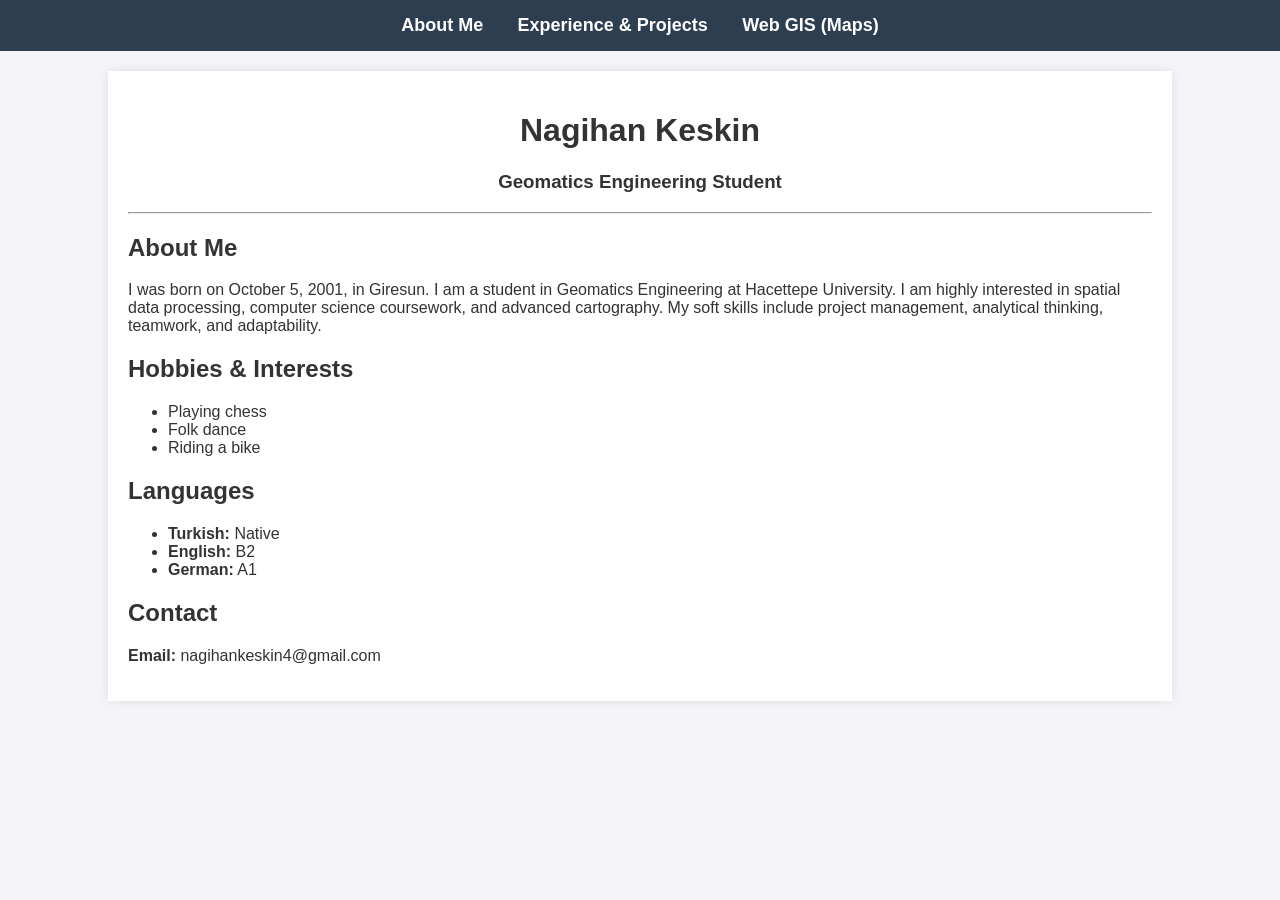
==== index.html @ faf39d0b "Created HTML structure, CSS animations, and image tables" ====
<!DOCTYPE html>
<html lang="en">
<head>
    <meta charset="UTF-8">
    <meta name="viewport" content="width=device-width, initial-scale=1.0">
    <title>Nagihan Keskin - Personal Web Page</title>
    <link rel="stylesheet" href="style.css">
</head>
<body>

    <nav>
        <a href="index.html">About Me</a>
        <a href="projects.html">Experience & Projects</a>
        <a href="maps.html">Web GIS (Maps)</a>
    </nav>

    <div class="container">
        <div class="profile-header">
            <!-- Görseli images klasörüne koyduğunda src kısmını güncelle -->
            <h1>Nagihan Keskin</h1>
            <h3>Geomatics Engineering Student</h3>
        </div>

        <hr>

        <h2>About Me</h2>
        <p>I was born on October 5, 2001, in Giresun. I am a student in Geomatics Engineering at Hacettepe University. I am highly interested in spatial data processing, computer science coursework, and advanced cartography. My soft skills include project management, analytical thinking, teamwork, and adaptability.</p>

        <h2>Hobbies & Interests</h2>
        <ul>
            <li>Playing chess</li>
            <li>Folk dance</li>
            <li>Riding a bike</li>
        </ul>

        <h2>Languages</h2>
        <ul>
            <li><strong>Turkish:</strong> Native</li>
            <li><strong>English:</strong> B2</li>
            <li><strong>German:</strong> A1</li>
        </ul>

        <h2>Contact</h2>
        <p><strong>Email:</strong> nagihankeskin4@gmail.com</p>
    </div>

</body>
</html>
---- style.css ----
/* General Styles */
body {
    font-family: Arial, sans-serif;
    margin: 0;
    padding: 0;
    background-color: #f4f4f9;
    color: #333;
}

/* Navigation */
nav {
    background-color: #2c3e50;
    padding: 15px;
    text-align: center;
}
nav a {
    color: white;
    text-decoration: none;
    margin: 0 15px;
    font-size: 18px;
    font-weight: bold;
    display: inline-block;
    transition: transform 0.3s ease, color 0.3s ease; /* ZORUNLU CSS ANİMASYONU KISMI */
}
/* Navigation Animation (Mouse hover effect) */
nav a:hover {
    transform: scale(1.2);
    color: #f39c12;
}

/* Content Container */
.container {
    width: 80%;
    margin: 20px auto;
    background: white;
    padding: 20px;
    box-shadow: 0px 0px 10px rgba(0,0,0,0.1);
}

/* Profile Section */
.profile-header {
    text-align: center;
}

/* Image Table (Assignment Requirement) */
table {
    width: 100%;
    border-collapse: collapse;
    margin-top: 20px;
}
table, th, td {
    border: 1px solid #ddd;
}
th, td {
    padding: 12px;
    text-align: left;
    vertical-align: middle;
}
th {
    background-color: #2c3e50;
    color: white;
}
.tech-icon {
    width: 40px;
    height: 40px;
}
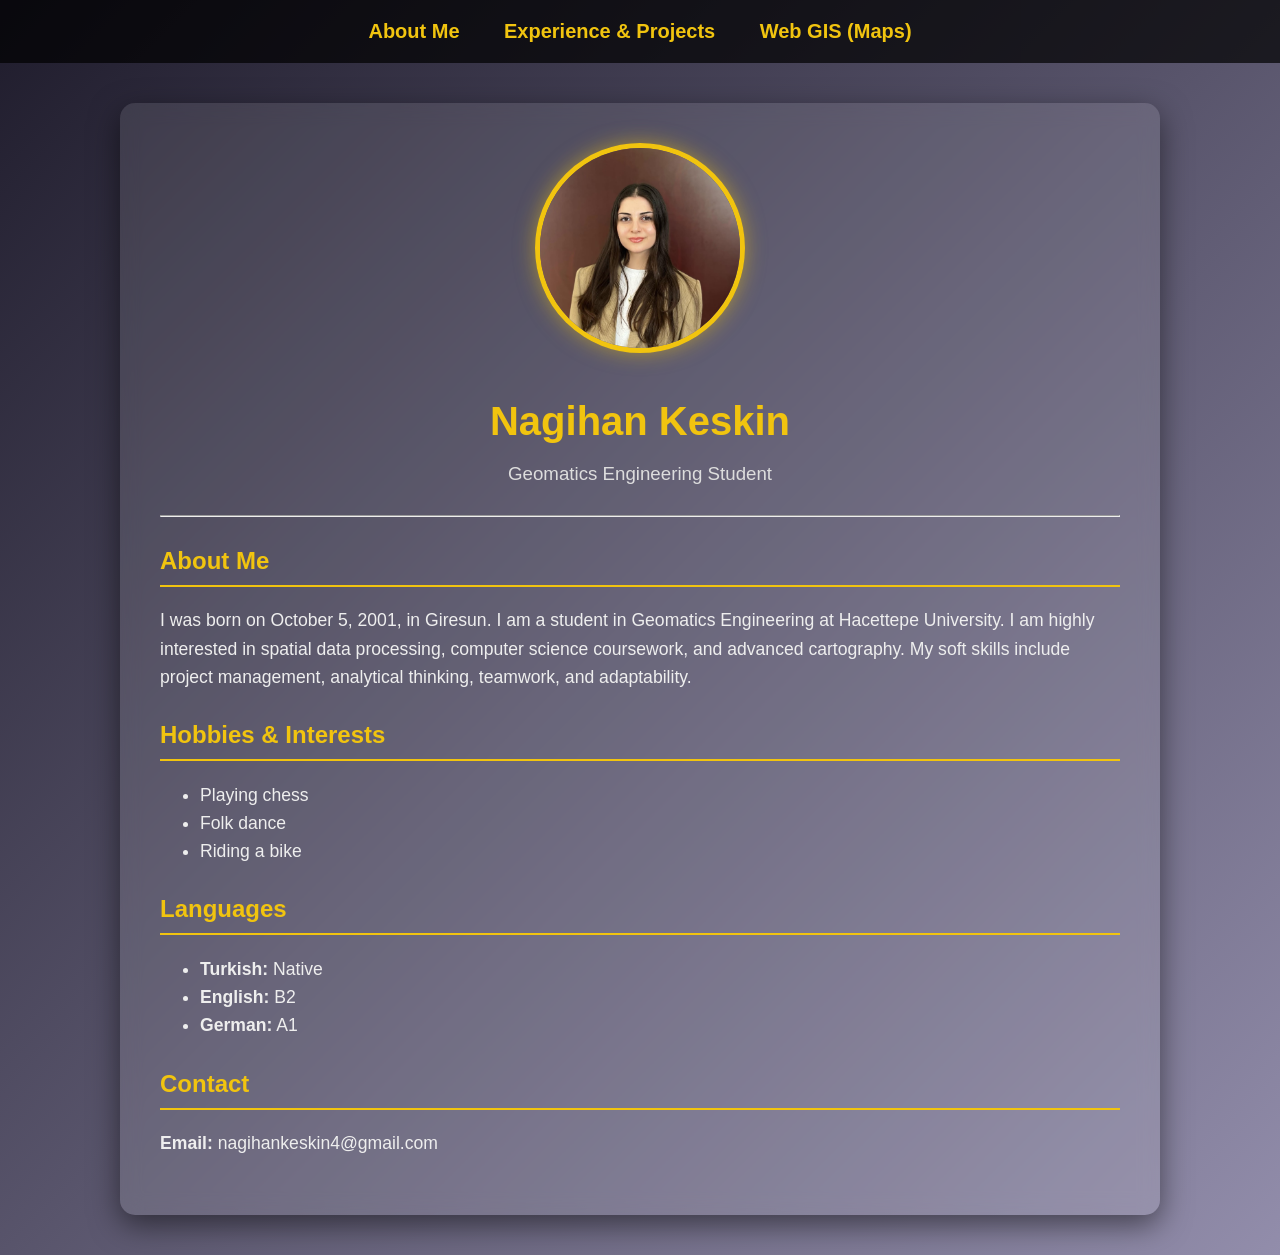
==== commit 4a3ee0ef: "image profile is added" ====
--- a/index.html
+++ b/index.html
@@ -16,7 +16,7 @@
 
     <div class="container">
         <div class="profile-header">
-            <!-- Görseli images klasörüne koyduğunda src kısmını güncelle -->
+            <img src="images/profil.jpeg" alt="Nagihan Keskin" class="profile-img">
             <h1>Nagihan Keskin</h1>
             <h3>Geomatics Engineering Student</h3>
         </div>
--- a/style.css
+++ b/style.css
@@ -1,66 +1,111 @@
-/* General Styles */
 body {
-    font-family: Arial, sans-serif;
+    font-family: 'Segoe UI', Tahoma, Geneva, Verdana, sans-serif;
     margin: 0;
     padding: 0;
-    background-color: #f4f4f9;
-    color: #333;
+    background: linear-gradient(135deg, #1f1c2c, #928dab);
+    color: #fff;
+    min-height: 100vh;
 }
 
-/* Navigation */
 nav {
-    background-color: #2c3e50;
-    padding: 15px;
+    background-color: rgba(0, 0, 0, 0.7);
+    padding: 20px;
     text-align: center;
+    position: sticky;
+    top: 0;
+    z-index: 1000;
 }
+
 nav a {
-    color: white;
+    color: #f1c40f;
     text-decoration: none;
-    margin: 0 15px;
-    font-size: 18px;
+    margin: 0 20px;
+    font-size: 20px;
     font-weight: bold;
     display: inline-block;
-    transition: transform 0.3s ease, color 0.3s ease; /* ZORUNLU CSS ANİMASYONU KISMI */
-}
-/* Navigation Animation (Mouse hover effect) */
-nav a:hover {
-    transform: scale(1.2);
-    color: #f39c12;
+    transition: all 0.4s ease; 
 }
 
-/* Content Container */
-.container {
-    width: 80%;
-    margin: 20px auto;
-    background: white;
-    padding: 20px;
-    box-shadow: 0px 0px 10px rgba(0,0,0,0.1);
+nav a:hover {
+    transform: scale(1.1) translateY(-5px);
+    color: #fff;
+    text-shadow: 0px 0px 10px #f1c40f;
 }
 
-/* Profile Section */
+.container {
+    width: 75%;
+    margin: 40px auto;
+    background: rgba(255, 255, 255, 0.1);
+    padding: 40px;
+    border-radius: 15px;
+    box-shadow: 0px 10px 30px rgba(0,0,0,0.5);
+    backdrop-filter: blur(10px);
+}
+
 .profile-header {
     text-align: center;
+    margin-bottom: 30px;
 }
 
-/* Image Table (Assignment Requirement) */
+.profile-img {
+    width: 200px;
+    height: 200px;
+    border-radius: 50%;
+    border: 5px solid #f1c40f;
+    object-fit: cover;
+    margin-bottom: 15px;
+    box-shadow: 0px 0px 20px rgba(241, 196, 15, 0.5);
+}
+
+h1 {
+    color: #f1c40f;
+    font-size: 2.5em;
+    margin-bottom: 5px;
+}
+
+h3 {
+    color: #ddd;
+    font-weight: 300;
+}
+
+h2 {
+    color: #f1c40f;
+    border-bottom: 2px solid #f1c40f;
+    padding-bottom: 10px;
+    margin-top: 30px;
+}
+
+p, li {
+    font-size: 1.1em;
+    line-height: 1.6;
+    color: #eee;
+}
+
 table {
     width: 100%;
     border-collapse: collapse;
     margin-top: 20px;
+    background-color: rgba(255, 255, 255, 0.05);
 }
+
 table, th, td {
-    border: 1px solid #ddd;
+    border: 1px solid rgba(255, 255, 255, 0.2);
 }
+
 th, td {
-    padding: 12px;
+    padding: 15px;
     text-align: left;
     vertical-align: middle;
 }
+
 th {
-    background-color: #2c3e50;
-    color: white;
+    background-color: #f1c40f;
+    color: #333;
+    font-size: 1.2em;
 }
+
 .tech-icon {
-    width: 40px;
-    height: 40px;
+    width: 50px;
+    height: 50px;
+    border-radius: 8px;
 }
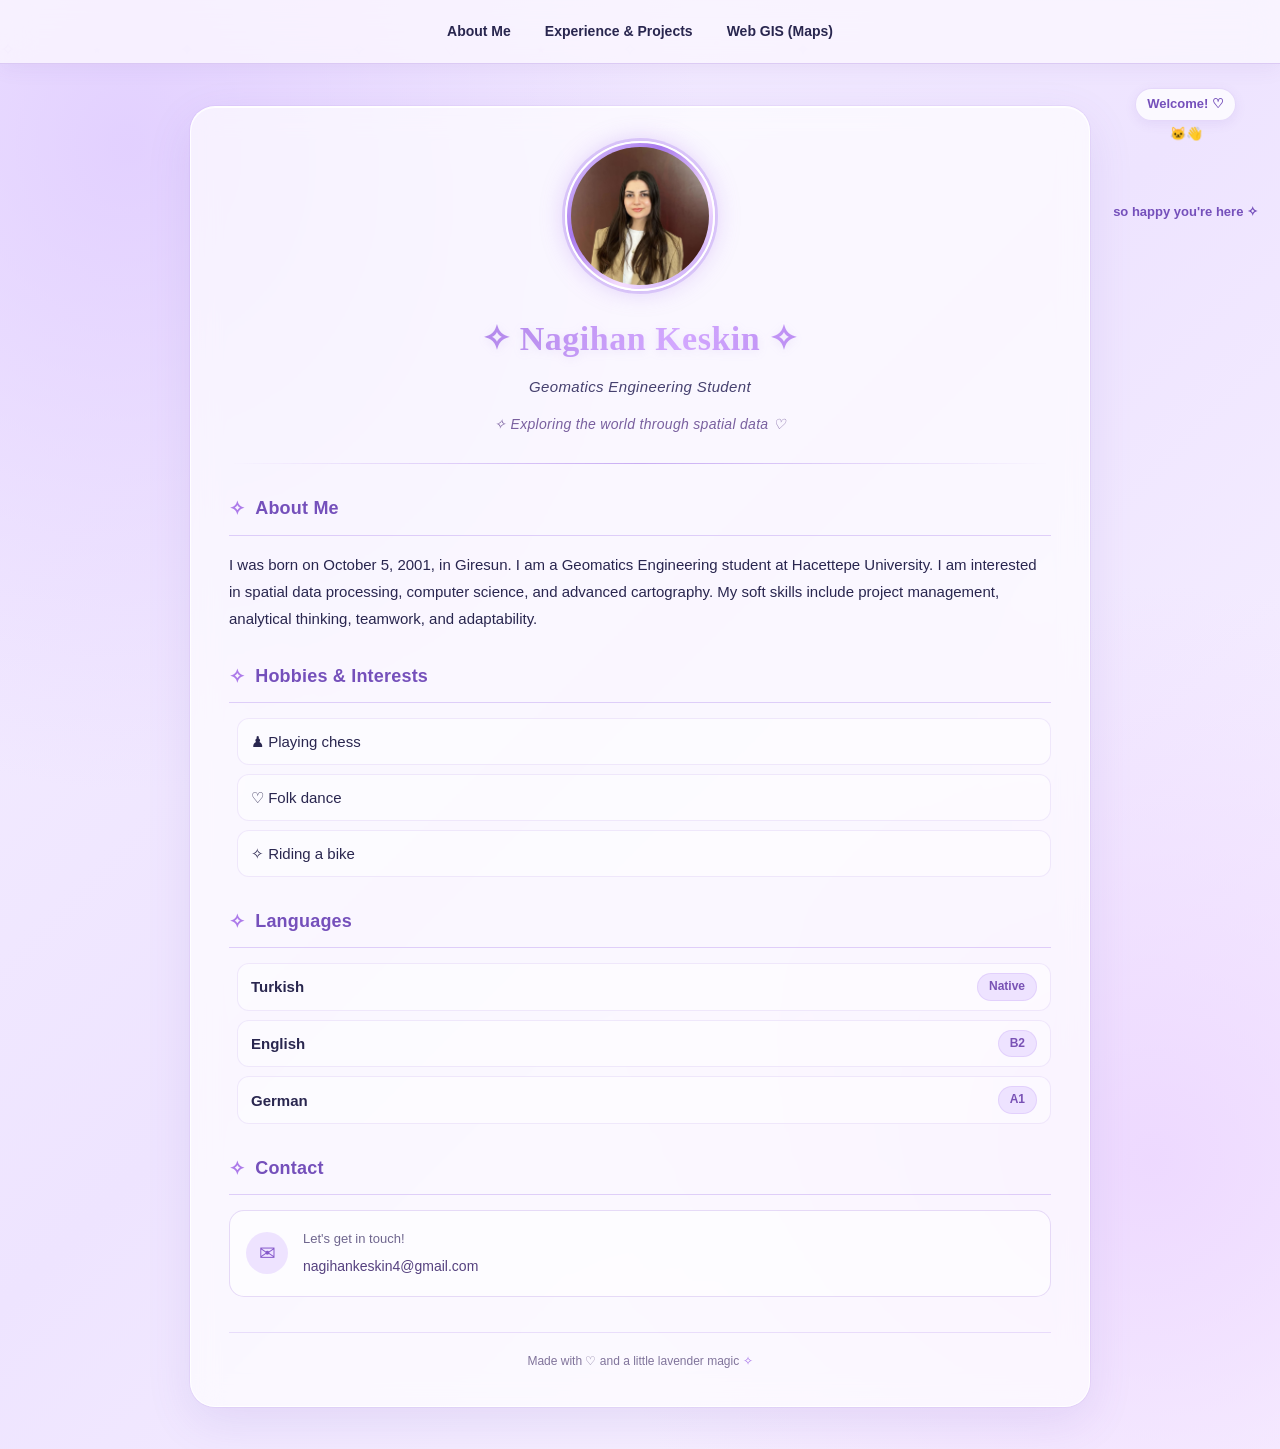
==== commit 973dde8a: "new updates added" ====
--- a/index.html
+++ b/index.html
@@ -1,48 +1,146 @@
+
 <!DOCTYPE html>
 <html lang="en">
+
 <head>
     <meta charset="UTF-8">
     <meta name="viewport" content="width=device-width, initial-scale=1.0">
-    <title>Nagihan Keskin - Personal Web Page</title>
+
+    <title>Nagihan Keskin | Personal Portfolio</title>
+
+    <meta name="description"
+          content="Welcome to Nagihan Keskin's personal portfolio. Geomatics Engineering student at Hacettepe University.">
+
     <link rel="stylesheet" href="style.css">
 </head>
+
 <body>
 
+    <!-- Cute welcome cat -->
+    <div class="welcome-cat">
+        <span class="welcome-text">Welcome! ♡</span>
+
+        <span class="cat-art"
+              role="img"
+              aria-label="Waving cat">
+            🐱👋
+        </span>
+
+        <span class="cat-caption">
+            so happy you're here ✧
+        </span>
+    </div>
+
+
+    <!-- Navigation -->
     <nav>
-        <a href="index.html">About Me</a>
-        <a href="projects.html">Experience & Projects</a>
+        <a href="index.html" aria-current="page">About Me</a>
+        <a href="projects.html">Experience &amp; Projects</a>
         <a href="maps.html">Web GIS (Maps)</a>
     </nav>
 
-    <div class="container">
-        <div class="profile-header">
-            <img src="images/profil.jpeg" alt="Nagihan Keskin" class="profile-img">
+
+    <!-- Main profile card -->
+    <main class="container">
+
+        <!-- Profile -->
+        <header class="profile-header">
+
+            <div class="image-frame">
+                <img
+                    src="images/profil.jpeg"
+                    alt="Nagihan Keskin"
+                >
+            </div>
+
             <h1>Nagihan Keskin</h1>
+
             <h3>Geomatics Engineering Student</h3>
-        </div>
 
-        <hr>
+            <p class="profile-tagline">
+                ✧ Exploring the world through spatial data ♡
+            </p>
 
-        <h2>About Me</h2>
-        <p>I was born on October 5, 2001, in Giresun. I am a student in Geomatics Engineering at Hacettepe University. I am highly interested in spatial data processing, computer science coursework, and advanced cartography. My soft skills include project management, analytical thinking, teamwork, and adaptability.</p>
+        </header>
 
-        <h2>Hobbies & Interests</h2>
-        <ul>
-            <li>Playing chess</li>
-            <li>Folk dance</li>
-            <li>Riding a bike</li>
-        </ul>
 
-        <h2>Languages</h2>
-        <ul>
-            <li><strong>Turkish:</strong> Native</li>
-            <li><strong>English:</strong> B2</li>
-            <li><strong>German:</strong> A1</li>
-        </ul>
+        <hr class="soft-divider">
 
-        <h2>Contact</h2>
-        <p><strong>Email:</strong> nagihankeskin4@gmail.com</p>
-    </div>
+
+        <!-- About Me -->
+        <section id="about">
+            <h2>About Me</h2>
+
+            <p>
+                I was born on October 5, 2001, in Giresun.
+                I am a Geomatics Engineering student at Hacettepe University.
+                I am interested in spatial data processing, computer science,
+                and advanced cartography. My soft skills include project
+                management, analytical thinking, teamwork, and adaptability.
+            </p>
+        </section>
+
+
+        <!-- Hobbies -->
+        <section id="hobbies">
+            <h2>Hobbies &amp; Interests</h2>
+
+            <ul class="pretty-list">
+                <li>♟ Playing chess</li>
+                <li>♡ Folk dance</li>
+                <li>✧ Riding a bike</li>
+            </ul>
+        </section>
+
+
+        <!-- Languages -->
+        <section id="languages">
+            <h2>Languages</h2>
+
+            <ul class="pretty-list">
+                <li>
+                    <strong>Turkish</strong>
+                    <span class="language-level">Native</span>
+                </li>
+
+                <li>
+                    <strong>English</strong>
+                    <span class="language-level">B2</span>
+                </li>
+
+                <li>
+                    <strong>German</strong>
+                    <span class="language-level">A1</span>
+                </li>
+            </ul>
+        </section>
+
+
+        <!-- Contact -->
+        <section id="contact">
+            <h2>Contact</h2>
+
+            <div class="contact-card">
+                <span class="contact-icon">✉</span>
+
+                <div>
+                    <p class="contact-label">Let's get in touch!</p>
+
+                    <a href="mailto:nagihankeskin4@gmail.com">
+                        nagihankeskin4@gmail.com
+                    </a>
+                </div>
+            </div>
+        </section>
+
+
+        <!-- Footer -->
+        <footer class="page-footer">
+            Made with ♡ and a little lavender magic
+            <span>✧</span>
+        </footer>
+
+    </main>
 
 </body>
 </html>
--- a/style.css
+++ b/style.css
@@ -1,111 +1,684 @@
+
+/* ✧･ﾟ LAVENDER DREAMS — PERSONAL WEBSITE ･ﾟ✧ */
+
+:root {
+    --lavender: #c7a6ff;
+    --purple: #9865e8;
+    --deep-purple: #7550bb;
+    --navy: #29264f;
+    --soft-navy: #46416f;
+    --white-lilac: #fbf8ff;
+    --glass: rgba(255, 255, 255, 0.67);
+    --border: rgba(158, 117, 222, 0.32);
+}
+
+* {
+    box-sizing: border-box;
+}
+
+html {
+    scroll-behavior: smooth;
+    scroll-padding-top: 90px;
+}
+
 body {
-    font-family: 'Segoe UI', Tahoma, Geneva, Verdana, sans-serif;
     margin: 0;
     padding: 0;
-    background: linear-gradient(135deg, #1f1c2c, #928dab);
-    color: #fff;
     min-height: 100vh;
-}
+    overflow-x: hidden;
+
+    font-family: "Segoe UI", Tahoma, sans-serif;
+    font-size: 15px;
+    line-height: 1.75;
+    color: var(--navy);
+
+    background:
+        radial-gradient(ellipse at 10% 10%,
+            rgba(222, 201, 255, 0.8), transparent 35%),
+        radial-gradient(ellipse at 90% 80%,
+            rgba(236, 213, 255, 0.85), transparent 35%),
+        linear-gradient(135deg,
+            #f5efff 0%,
+            #eee4ff 48%,
+            #faf5ff 100%);
+
+    position: relative;
+}
+
+/* ✨ Tiny floating sparkles */
+
+body::before {
+    content: "✧  ⋆  ✦  ˚  ✧  ♡  ⋆  ✧  ˚  ✦";
+    position: fixed;
+    inset: 0;
+    z-index: -1;
+    pointer-events: none;
+
+    color: rgba(143, 99, 207, 0.32);
+    font-size: 19px;
+    letter-spacing: 35px;
+    line-height: 100px;
+    overflow: hidden;
+    overflow-wrap: anywhere;
+
+    animation: sparkleDrift 9s ease-in-out infinite alternate;
+}
+
+@keyframes sparkleDrift {
+    from { transform: translateY(0); }
+    to { transform: translateY(-18px); }
+}
+
+/* ♡ NAVIGATION */
 
 nav {
-    background-color: rgba(0, 0, 0, 0.7);
-    padding: 20px;
-    text-align: center;
     position: sticky;
     top: 0;
     z-index: 1000;
+
+    display: flex;
+    justify-content: center;
+    align-items: center;
+    flex-wrap: wrap;
+    gap: 8px;
+
+    padding: 14px 20px;
+    background: rgba(250, 246, 255, 0.83);
+    backdrop-filter: blur(16px);
+
+    border-bottom: 1px solid var(--border);
+    box-shadow: 0 4px 20px rgba(110, 76, 160, 0.07);
 }
 
 nav a {
-    color: #f1c40f;
+    display: inline-block;
+    position: relative;
+
+    margin: 0 10px;
+    padding: 5px 3px;
+
+    color: var(--navy);
+    font-size: 14px;
+    font-weight: 600;
     text-decoration: none;
-    margin: 0 20px;
-    font-size: 20px;
-    font-weight: bold;
-    display: inline-block;
-    transition: all 0.4s ease; 
+
+    transition: color 0.3s ease, transform 0.3s ease;
+}
+
+nav a::after {
+    content: "";
+    position: absolute;
+    bottom: 0;
+    left: 50%;
+
+    width: 0;
+    height: 2px;
+    border-radius: 5px;
+    background: var(--purple);
+
+    transform: translateX(-50%);
+    transition: width 0.3s ease;
 }
 
 nav a:hover {
-    transform: scale(1.1) translateY(-5px);
-    color: #fff;
-    text-shadow: 0px 0px 10px #f1c40f;
-}
+    color: var(--deep-purple);
+    transform: translateY(-2px);
+}
+
+nav a:hover::after {
+    width: 100%;
+}
+
+/* ♡ MAIN CARD */
 
 .container {
-    width: 75%;
-    margin: 40px auto;
-    background: rgba(255, 255, 255, 0.1);
-    padding: 40px;
-    border-radius: 15px;
-    box-shadow: 0px 10px 30px rgba(0,0,0,0.5);
-    backdrop-filter: blur(10px);
-}
+    width: min(82%, 900px);
+    margin: 42px auto;
+    padding: 34px 38px;
+
+    background: var(--glass);
+    border: 1px solid rgba(255, 255, 255, 0.9);
+    border-radius: 25px;
+
+    box-shadow:
+        0 15px 45px rgba(117, 80, 187, 0.12),
+        0 0 0 1px rgba(181, 148, 231, 0.13),
+        inset 0 1px 0 rgba(255, 255, 255, 0.9);
+
+    backdrop-filter: blur(14px);
+
+    animation: cardAppear 0.9s ease-out both;
+}
+
+@keyframes cardAppear {
+    from {
+        opacity: 0;
+        transform: translateY(15px);
+    }
+    to {
+        opacity: 1;
+        transform: translateY(0);
+    }
+}
+
+/* ♡ PROFILE PHOTO */
 
 .profile-header {
     text-align: center;
-    margin-bottom: 30px;
-}
-
-.profile-img {
-    width: 200px;
-    height: 200px;
+    margin-bottom: 26px;
+}
+
+.image-frame {
+    width: 150px;
+    height: 150px;
+    margin: 0 auto 18px;
+    padding: 4px;
+
+    overflow: hidden;
     border-radius: 50%;
-    border: 5px solid #f1c40f;
+    border: 2px solid #fff;
+
+    background: linear-gradient(
+        135deg,
+        #e5d4ff,
+        #a879ed,
+        #f6dfff,
+        #b99af5
+    );
+
+    box-shadow:
+        0 0 0 3px rgba(174, 134, 239, 0.35),
+        0 0 25px rgba(163, 111, 234, 0.35);
+
+    transition: box-shadow 0.4s ease,
+                transform 0.4s ease;
+}
+
+.image-frame:hover {
+    transform: translateY(-3px);
+    box-shadow:
+        0 0 0 4px rgba(174, 134, 239, 0.4),
+        0 0 32px rgba(163, 111, 234, 0.5);
+}
+
+.image-frame img {
+    display: block;
+    width: 100%;
+    height: 100%;
     object-fit: cover;
-    margin-bottom: 15px;
-    box-shadow: 0px 0px 20px rgba(241, 196, 15, 0.5);
-}
+    border-radius: 50%;
+}
+
+/* ✨ YOUR NAME — SHINY GIRL ENERGY ✨ */
 
 h1 {
-    color: #f1c40f;
-    font-size: 2.5em;
-    margin-bottom: 5px;
+    margin: 5px 0 6px;
+
+    font-family: Georgia, "Times New Roman", serif;
+    font-size: clamp(27px, 3.5vw, 34px);
+    font-weight: 600;
+    letter-spacing: 0.5px;
+
+    background: linear-gradient(
+        100deg,
+        #8b61d2 0%,
+        #d3a8ff 25%,
+        #8550d4 48%,
+        #e6caff 65%,
+        #8b61d2 100%
+    );
+    background-size: 220% auto;
+    background-clip: text;
+    -webkit-background-clip: text;
+    color: transparent;
+
+    filter: drop-shadow(0 2px 5px rgba(141, 95, 210, 0.12));
+    animation: nameShimmer 4s linear infinite;
+}
+
+@keyframes nameShimmer {
+    to { background-position: 220% center; }
+}
+
+h1::before {
+    content: "✧ ";
+}
+
+h1::after {
+    content: " ✧";
 }
 
 h3 {
-    color: #ddd;
-    font-weight: 300;
-}
+    margin: 5px 0;
+    color: var(--soft-navy);
+
+    font-size: 15px;
+    font-weight: 500;
+    font-style: italic;
+    letter-spacing: 0.35px;
+}
+
+/* ♡ HEADINGS */
 
 h2 {
-    color: #f1c40f;
-    border-bottom: 2px solid #f1c40f;
-    padding-bottom: 10px;
-    margin-top: 30px;
-}
-
-p, li {
-    font-size: 1.1em;
-    line-height: 1.6;
-    color: #eee;
-}
+    display: flex;
+    align-items: center;
+    gap: 10px;
+
+    margin-top: 28px;
+    padding-bottom: 9px;
+
+    color: var(--deep-purple);
+    font-size: 18px;
+    font-weight: 650;
+    letter-spacing: 0.2px;
+
+    border-bottom: 1px solid rgba(152, 101, 232, 0.28);
+}
+
+h2::before {
+    content: "✧";
+    color: #ad7bea;
+    font-size: 19px;
+}
+
+p,
+li {
+    color: var(--navy);
+    font-size: 15px;
+    line-height: 1.8;
+}
+
+p {
+    margin: 12px 0;
+}
+
+/* ♡ LINKS */
+
+a {
+    transition: color 0.3s ease;
+}
+
+.container a {
+    color: var(--deep-purple);
+}
+
+.container a:hover {
+    color: #a16ce9;
+}
+
+/* ♡ TABLE */
 
 table {
     width: 100%;
-    border-collapse: collapse;
-    margin-top: 20px;
-    background-color: rgba(255, 255, 255, 0.05);
-}
-
-table, th, td {
-    border: 1px solid rgba(255, 255, 255, 0.2);
-}
-
-th, td {
-    padding: 15px;
+    margin-top: 18px;
+    border-collapse: separate;
+    border-spacing: 0;
+    overflow: hidden;
+
+    background: rgba(255, 255, 255, 0.47);
+    border: 1px solid rgba(152, 101, 232, 0.24);
+    border-radius: 13px;
+}
+
+th,
+td {
+    padding: 12px 15px;
     text-align: left;
     vertical-align: middle;
+
+    border-bottom: 1px solid rgba(152, 101, 232, 0.16);
+    font-size: 14px;
 }
 
 th {
-    background-color: #f1c40f;
-    color: #333;
-    font-size: 1.2em;
-}
+    color: var(--deep-purple);
+    background: rgba(204, 177, 255, 0.23);
+    font-weight: 650;
+}
+
+td {
+    color: var(--navy);
+    transition: background 0.25s ease;
+}
+
+tr:last-child td {
+    border-bottom: none;
+}
+
+tr:hover td {
+    background: rgba(217, 196, 255, 0.2);
+}
+
+/* ♡ SKILL ICONS */
 
 .tech-icon {
-    width: 50px;
-    height: 50px;
-    border-radius: 8px;
+    width: 45px;
+    height: 45px;
+    padding: 5px;
+
+    object-fit: contain;
+    border-radius: 12px;
+
+    background: rgba(255, 255, 255, 0.7);
+    border: 1px solid rgba(152, 101, 232, 0.2);
+
+    box-shadow: 0 4px 12px rgba(117, 80, 187, 0.08);
+
+    transition: transform 0.3s ease,
+                box-shadow 0.3s ease;
+}
+
+.tech-icon:hover {
+    transform: translateY(-4px) rotate(-3deg);
+    box-shadow: 0 7px 18px rgba(152, 101, 232, 0.22);
+}
+
+/* ✨ LITTLE CAT WELCOME */
+
+.welcome-cat {
+    position: fixed;
+    top: 88px;
+    right: 22px;
+    z-index: 1200;
+
+    display: flex;
+    flex-direction: column;
+    align-items: center;
+    gap: 2px;
+
+    color: var(--deep-purple);
+    text-align: center;
+    font-size: 13px;
+    font-weight: 700;
+
+    animation: catEntrance 1s ease-out both;
+}
+
+.welcome-cat .cat-art {
+    width: 76px;
+    height: 76px;
+    object-fit: contain;
+    transform-origin: 70% 80%;
+    animation: catWave 1.8s ease-in-out 1s 3;
+}
+
+.welcome-cat .welcome-text {
+    padding: 4px 11px;
+    border: 1px solid rgba(152, 101, 232, 0.22);
+    border-radius: 20px;
+    background: rgba(255, 255, 255, 0.76);
+    box-shadow: 0 3px 12px rgba(117, 80, 187, 0.09);
+}
+
+@keyframes catEntrance {
+    from {
+        opacity: 0;
+        transform: translate(18px, -8px);
+    }
+    to {
+        opacity: 1;
+        transform: translate(0, 0);
+    }
+}
+
+@keyframes catWave {
+    0%, 100% { transform: rotate(0); }
+    25% { transform: rotate(12deg); }
+    50% { transform: rotate(-8deg); }
+    75% { transform: rotate(10deg); }
+}
+
+/* ♡ SELECTION & SCROLLBAR */
+
+::selection {
+    color: #fff;
+    background: #a77ae7;
+}
+
+::-webkit-scrollbar {
+    width: 8px;
+}
+
+::-webkit-scrollbar-track {
+    background: #f4edff;
+}
+
+::-webkit-scrollbar-thumb {
+    background: #c1a3ed;
+    border-radius: 10px;
+}
+
+::-webkit-scrollbar-thumb:hover {
+    background: #9668db;
+}
+
+/* ♡ MOBILE */
+
+@media (max-width: 768px) {
+    nav {
+        padding: 12px 8px;
+        gap: 4px;
+    }
+
+    nav a {
+        margin: 0 6px;
+        font-size: 13px;
+    }
+
+    .container {
+        width: calc(100% - 26px);
+        margin: 24px auto;
+        padding: 24px 19px;
+        border-radius: 20px;
+    }
+
+    .image-frame {
+        width: 130px;
+        height: 130px;
+    }
+
+    h1 {
+        font-size: 27px;
+    }
+
+    h2 {
+        font-size: 17px;
+    }
+
+    p,
+    li {
+        font-size: 14px;
+    }
+
+    th,
+    td {
+        padding: 9px;
+        font-size: 12px;
+    }
+
+    .welcome-cat {
+        top: 82px;
+        right: 8px;
+    }
+
+    .welcome-cat .cat-art {
+        width: 51px;
+        height: 51px;
+    }
+
+    .welcome-cat .welcome-text {
+        font-size: 11px;
+        padding: 2px 7px;
+    }
+}
+
+/* Respect reduced-motion settings */
+@media (prefers-reduced-motion: reduce) {
+    *,
+    *::before,
+    *::after {
+        animation: none !important;
+        transition: none !important;
+    }
+}
+
+/* Extra details for the About Me page */
+
+.profile-tagline {
+    margin-top: 12px;
+    color: #79609f;
+    font-size: 14px;
+    font-style: italic;
+    letter-spacing: 0.3px;
+}
+
+.soft-divider {
+    height: 1px;
+    margin: 24px 0;
+    border: 0;
+    background: linear-gradient(
+        90deg,
+        transparent,
+        rgba(152, 101, 232, 0.5),
+        transparent
+    );
+}
+
+.container section {
+    margin: 25px 0;
+}
+
+.pretty-list {
+    padding-left: 8px;
+    list-style: none;
+}
+
+.pretty-list li {
+    margin: 9px 0;
+    padding: 9px 13px;
+
+    display: flex;
+    align-items: center;
+    justify-content: space-between;
+    gap: 12px;
+
+    color: #29264f;
+    background: rgba(255, 255, 255, 0.45);
+    border: 1px solid rgba(158, 117, 222, 0.14);
+    border-radius: 12px;
+
+    transition: transform 0.25s ease,
+                background 0.25s ease;
+}
+
+.pretty-list li:hover {
+    transform: translateX(4px);
+    background: rgba(229, 213, 255, 0.5);
+}
+
+.language-level {
+    color: #7952b5;
+    background: #eee3ff;
+    border: 1px solid rgba(152, 101, 232, 0.15);
+    border-radius: 20px;
+    padding: 2px 11px;
+    font-size: 12px;
+    font-weight: 600;
+}
+
+.contact-card {
+    display: flex;
+    align-items: center;
+    gap: 15px;
+
+    padding: 16px;
+    background: rgba(255, 255, 255, 0.55);
+    border: 1px solid rgba(158, 117, 222, 0.25);
+    border-radius: 15px;
+
+    transition: box-shadow 0.3s ease,
+                transform 0.3s ease;
+}
+
+.contact-card:hover {
+    transform: translateY(-2px);
+    box-shadow: 0 7px 22px rgba(117, 80, 187, 0.1);
+}
+
+.contact-icon {
+    display: grid;
+    place-items: center;
+    width: 42px;
+    height: 42px;
+    flex-shrink: 0;
+
+    border-radius: 50%;
+    background: #eee3ff;
+    color: #8558ca;
+    font-size: 20px;
+}
+
+.contact-label {
+    margin: 0 0 3px;
+    font-size: 13px;
+    color: #6f668e;
+}
+
+.contact-card a {
+    color: #55417f;
+    font-size: 14px;
+    overflow-wrap: anywhere;
+    text-decoration: none;
+}
+
+.contact-card a:hover {
+    color: #9865e8;
+    text-decoration: underline;
+}
+
+.page-footer {
+    margin-top: 35px;
+    padding-top: 18px;
+
+    text-align: center;
+    color: #80749b;
+    font-size: 12px;
+
+    border-top: 1px solid rgba(152, 101, 232, 0.18);
+}
+
+.page-footer span {
+    display: inline-block;
+    color: #a16ce9;
+    animation: footerSparkle 2s ease-in-out infinite alternate;
+}
+
+@keyframes footerSparkle {
+    from {
+        opacity: 0.55;
+        transform: scale(0.9);
+    }
+    to {
+        opacity: 1;
+        transform: scale(1.2);
+    }
+}
+
+@media (max-width: 480px) {
+    .profile-tagline {
+        font-size: 12px;
+    }
+
+    .contact-card {
+        padding: 12px;
+    }
+
+    .contact-card a {
+        font-size: 12px;
+    }
+
+    .welcome-cat {
+        right: 7px;
+    }
 }
